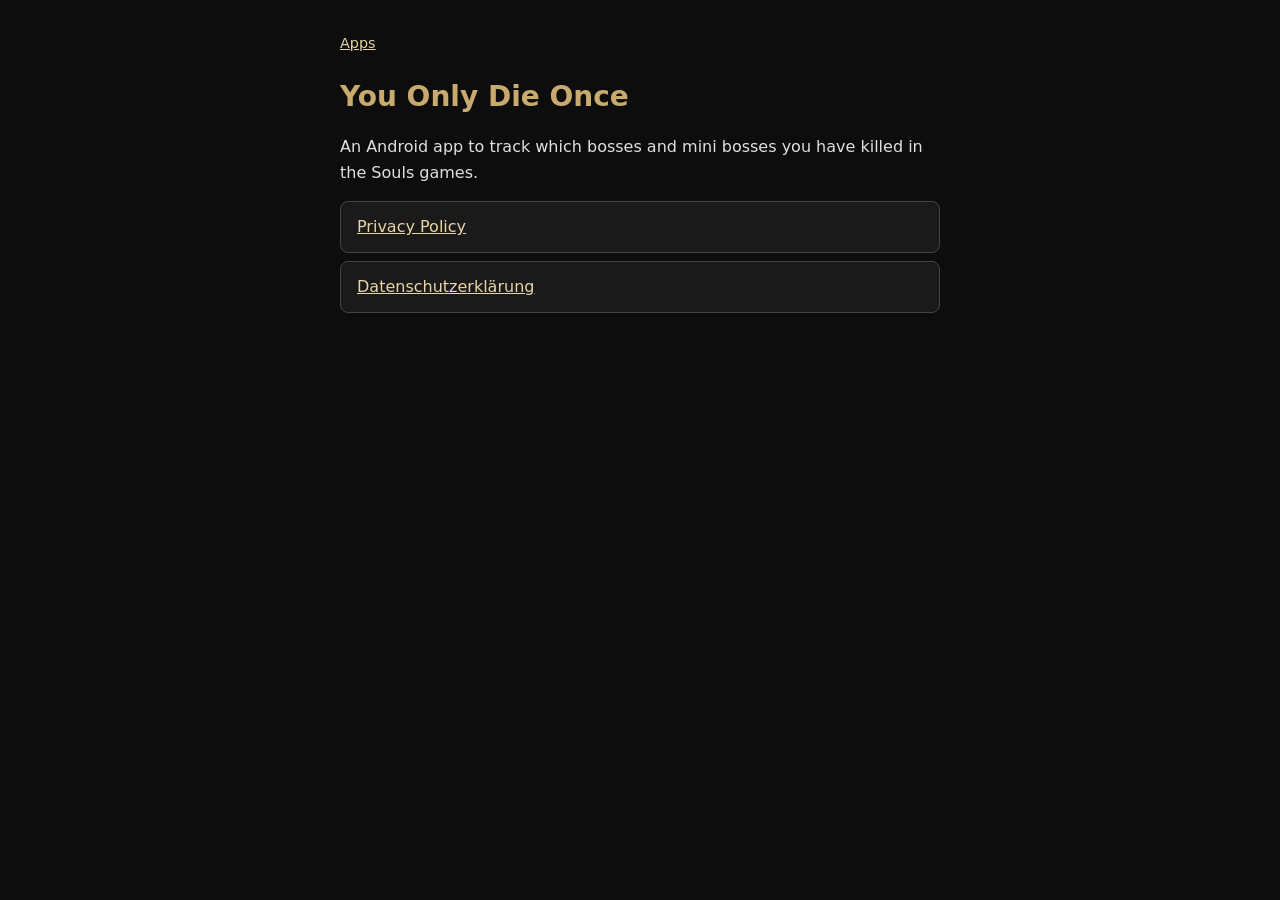
==== yodo/index.html @ c2948a59 "Add yodo privacy policy (EN/DE) Co-Authored-By: Claude Opus 5.5 <noreply@anthropic.com>" ====
<!doctype html>
<html lang="en">
<head>
  <meta charset="utf-8">
  <meta name="viewport" content="width=device-width, initial-scale=1">
  <title>You Only Die Once</title>
  <link rel="stylesheet" href="../style.css">
</head>
<body>
<main>
  <nav><a href="../">Apps</a></nav>
  <h1>You Only Die Once</h1>
  <p>An Android app to track which bosses and mini bosses you have killed in the Souls games.</p>
  <ul class="links">
    <li><a href="privacy/">Privacy Policy</a></li>
    <li><a href="privacy/de/" hreflang="de" lang="de">Datenschutzerklärung</a></li>
  </ul>
</main>
</body>
</html>
---- style.css ----
:root {
  color-scheme: dark;
  --background: #0d0d0d;
  --surface: #1a1a1a;
  --outline: #444444;
  --text: #e0e0e0;
  --muted: #a0a0a0;
  --gold: #c8aa6e;
  --gold-light: #e8d5a8;
}

* {
  box-sizing: border-box;
}

body {
  margin: 0;
  padding: 2rem 1rem;
  background: var(--background);
  color: var(--text);
  font-family: system-ui, -apple-system, "Segoe UI", Roboto, sans-serif;
  line-height: 1.6;
}

main {
  max-width: 600px;
  margin: 0 auto;
}

h1,
h2 {
  color: var(--gold);
  line-height: 1.3;
}

h1 {
  font-size: 1.75rem;
  margin-top: 0;
}

h2 {
  font-size: 1.2rem;
  margin-top: 2rem;
}

a {
  color: var(--gold-light);
}

nav {
  margin-bottom: 1.5rem;
  color: var(--muted);
  font-size: 0.9rem;
}

ul.links {
  list-style: none;
  padding: 0;
}

ul.links li {
  margin: 0.5rem 0;
  padding: 0.75rem 1rem;
  background: var(--surface);
  border: 1px solid var(--outline);
  border-radius: 8px;
}

footer {
  margin-top: 3rem;
  color: var(--muted);
  font-size: 0.9rem;
}
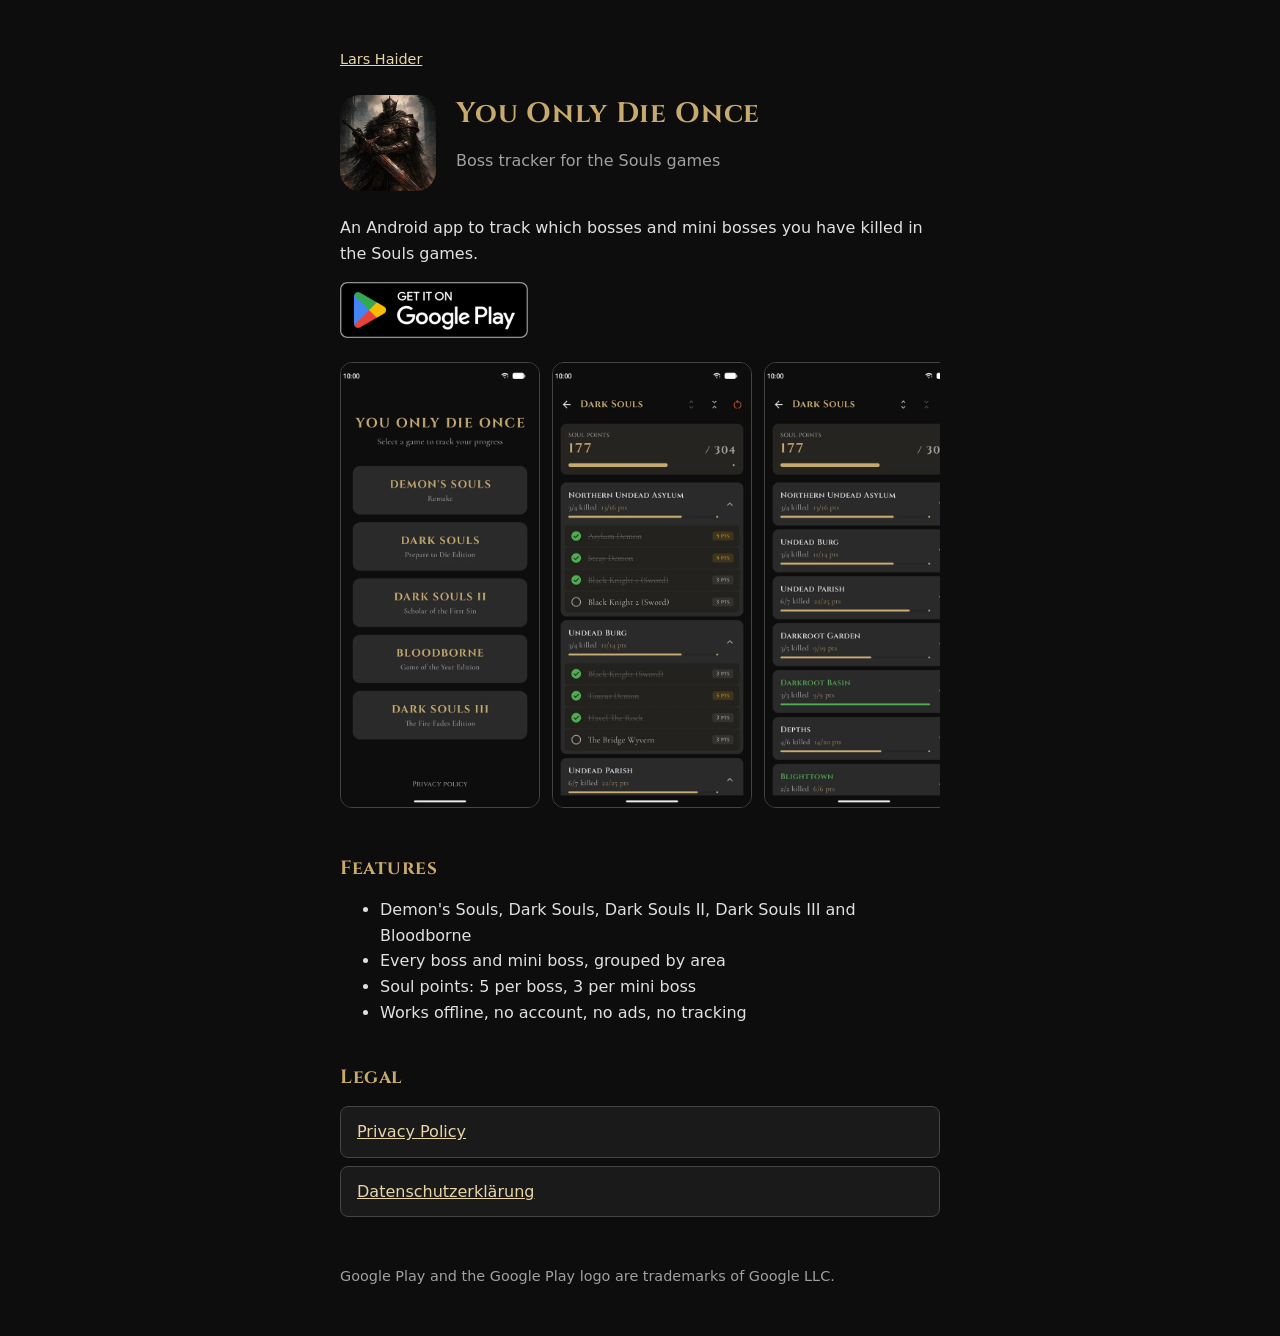
==== commit 2a17f5d9: "Turn root into profile page and add YODO app page Co-Authored-By: Claude Opus 5.5 <noreply@anthropic" ====
--- a/yodo/index.html
+++ b/yodo/index.html
@@ -4,17 +4,48 @@
   <meta charset="utf-8">
   <meta name="viewport" content="width=device-width, initial-scale=1">
   <title>You Only Die Once</title>
+  <meta name="description" content="Android app to track every boss and mini boss you have killed in the Souls games.">
+  <link rel="icon" href="img/favicon.png">
+  <link rel="apple-touch-icon" href="img/apple-touch-icon.png">
   <link rel="stylesheet" href="../style.css">
+  <link rel="stylesheet" href="yodo.css">
 </head>
 <body>
 <main>
-  <nav><a href="../">Apps</a></nav>
-  <h1>You Only Die Once</h1>
+  <nav><a href="../">Lars Haider</a></nav>
+  <div class="hero">
+    <img src="img/icon.webp" alt="" width="96" height="96">
+    <div>
+      <h1>You Only Die Once</h1>
+      <p class="muted">Boss tracker for the Souls games</p>
+    </div>
+  </div>
   <p>An Android app to track which bosses and mini bosses you have killed in the Souls games.</p>
+  <p><a class="badge" href="https://play.google.com/store/apps/details?id=de.lhaider.yodo"><img src="img/google-play-badge.png" alt="Get it on Google Play" width="188" height="56"></a></p>
+
+  <div class="screenshots">
+    <img src="img/01-games.webp" alt="Game selection: Demon's Souls, Dark Souls I–III and Bloodborne" width="540" height="1212" loading="lazy">
+    <img src="img/02-tracker.webp" alt="Dark Souls tracker with soul points and killed bosses per area" width="540" height="1212" loading="lazy">
+    <img src="img/03-areas.webp" alt="Collapsed areas with progress per area" width="540" height="1212" loading="lazy">
+    <img src="img/04-bloodborne.webp" alt="Bloodborne tracker" width="540" height="1212" loading="lazy">
+    <img src="img/05-overview.webp" alt="Demon's Souls overview, most areas cleared" width="540" height="1212" loading="lazy">
+  </div>
+
+  <h2>Features</h2>
+  <ul>
+    <li>Demon's Souls, Dark Souls, Dark Souls II, Dark Souls III and Bloodborne</li>
+    <li>Every boss and mini boss, grouped by area</li>
+    <li>Soul points: 5 per boss, 3 per mini boss</li>
+    <li>Works offline, no account, no ads, no tracking</li>
+  </ul>
+
+  <h2>Legal</h2>
   <ul class="links">
     <li><a href="privacy/">Privacy Policy</a></li>
     <li><a href="privacy/de/" hreflang="de" lang="de">Datenschutzerklärung</a></li>
   </ul>
+
+  <footer>Google Play and the Google Play logo are trademarks of Google LLC.</footer>
 </main>
 </body>
 </html>
--- a/style.css
+++ b/style.css
@@ -1,12 +1,23 @@
 :root {
-  color-scheme: dark;
-  --background: #0d0d0d;
-  --surface: #1a1a1a;
-  --outline: #444444;
-  --text: #e0e0e0;
-  --muted: #a0a0a0;
-  --gold: #c8aa6e;
-  --gold-light: #e8d5a8;
+  color-scheme: light dark;
+  --background: #fafaf9;
+  --surface: #ffffff;
+  --outline: #e4e4e1;
+  --text: #1c1c1a;
+  --muted: #6b6b66;
+  --accent: #2f5d8a;
+  --heading: var(--text);
+}
+
+@media (prefers-color-scheme: dark) {
+  :root {
+    --background: #121212;
+    --surface: #1c1c1c;
+    --outline: #333333;
+    --text: #e6e6e3;
+    --muted: #9a9a95;
+    --accent: #8ab4e0;
+  }
 }
 
 * {
@@ -15,7 +26,7 @@
 
 body {
   margin: 0;
-  padding: 2rem 1rem;
+  padding: 3rem 1rem;
   background: var(--background);
   color: var(--text);
   font-family: system-ui, -apple-system, "Segoe UI", Roboto, sans-serif;
@@ -29,7 +40,7 @@
 
 h1,
 h2 {
-  color: var(--gold);
+  color: var(--heading);
   line-height: 1.3;
 }
 
@@ -40,17 +51,25 @@
 
 h2 {
   font-size: 1.2rem;
-  margin-top: 2rem;
+  margin-top: 2.5rem;
 }
 
 a {
-  color: var(--gold-light);
+  color: var(--accent);
 }
 
 nav {
   margin-bottom: 1.5rem;
   color: var(--muted);
   font-size: 0.9rem;
+}
+
+.lead {
+  font-size: 1.1rem;
+}
+
+.muted {
+  color: var(--muted);
 }
 
 ul.links {
@@ -66,6 +85,26 @@
   border-radius: 8px;
 }
 
+.app {
+  display: flex;
+  gap: 1rem;
+  align-items: center;
+  text-decoration: none;
+  color: inherit;
+}
+
+.app img {
+  width: 56px;
+  height: 56px;
+  border-radius: 12px;
+  flex: none;
+}
+
+.app strong {
+  display: block;
+  color: var(--accent);
+}
+
 footer {
   margin-top: 3rem;
   color: var(--muted);
--- a/yodo/yodo.css
+++ b/yodo/yodo.css
@@ -0,0 +1,63 @@
+/* You Only Die Once: app theme on top of ../style.css, always dark like the app */
+@font-face {
+  font-family: Cinzel;
+  src: url(fonts/cinzel.ttf) format("truetype");
+  font-display: swap;
+}
+
+:root {
+  color-scheme: dark;
+  --background: #0d0d0d;
+  --surface: #1a1a1a;
+  --outline: #444444;
+  --text: #e0e0e0;
+  --muted: #a0a0a0;
+  --accent: #e8d5a8;
+  --heading: #c8aa6e;
+}
+
+h1,
+h2 {
+  font-family: Cinzel, serif;
+  letter-spacing: 0.03em;
+}
+
+.hero {
+  display: flex;
+  gap: 1.25rem;
+  align-items: center;
+  margin-bottom: 1.5rem;
+}
+
+.hero img {
+  width: 96px;
+  height: 96px;
+  border-radius: 20px;
+  flex: none;
+}
+
+.hero h1 {
+  margin: 0;
+}
+
+.badge img {
+  height: 56px;
+  width: auto;
+}
+
+.screenshots {
+  display: flex;
+  gap: 0.75rem;
+  overflow-x: auto;
+  scroll-snap-type: x mandatory;
+  padding-bottom: 0.5rem;
+}
+
+.screenshots img {
+  width: 200px;
+  height: auto;
+  flex: none;
+  scroll-snap-align: start;
+  border: 1px solid var(--outline);
+  border-radius: 12px;
+}
